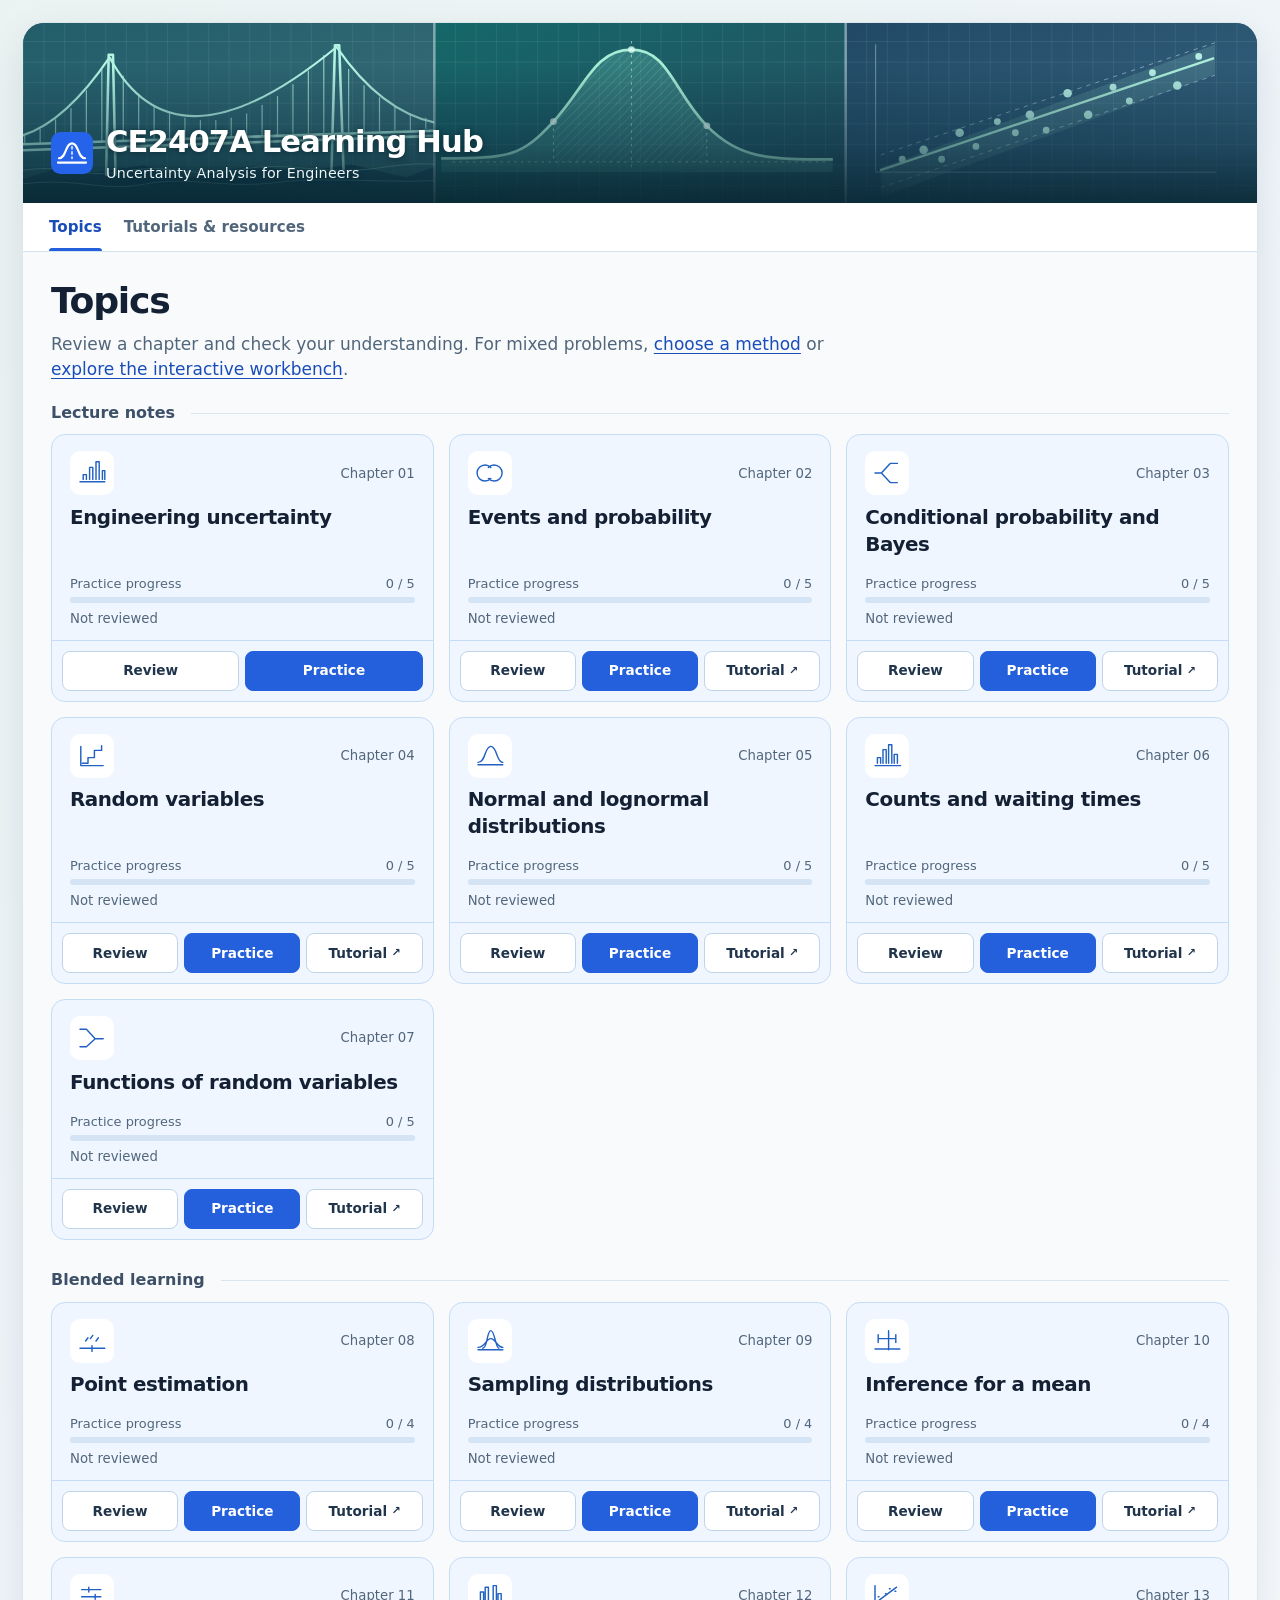
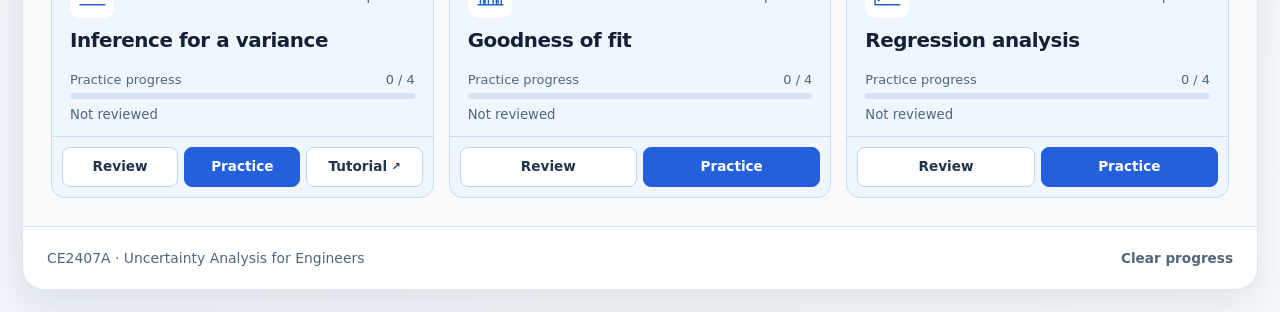
==== index.html @ 6c3f40c8 "Build the CE2407A revision hub from current lecture and blended-learning notes" ====
<!doctype html>
<html lang="en">
<head>
  <meta charset="utf-8">
  <meta name="viewport" content="width=device-width,initial-scale=1">
  <meta name="theme-color" content="#163b50">
  <meta name="description" content="Review CE2407A lecture concepts, work through examples and practise uncertainty analysis for engineers.">
  <title>CE2407A Learning Hub</title>
  <link rel="icon" href="assets/mark.svg" type="image/svg+xml">
  <link rel="stylesheet" href="styles.css">
  <script defer src="chapters-a.js"></script>
  <script defer src="chapters-b.js"></script>
  <script defer src="chapters-c.js"></script>
  <script defer src="practice-format.js"></script>
  <script defer src="resources.js"></script>
  <script defer src="assets/diagrams.js"></script>
  <script defer src="app.js"></script>
</head>
<body>
  <a href="#main" class="skip">Skip to content</a>
  <div class="shell">
    <header class="masthead">
      <a class="brand" href="#/" aria-label="CE2407A Learning Hub home">
        <img src="assets/mark.svg" alt="" width="42" height="42">
        <span><strong>CE2407A</strong> Learning Hub<small>Uncertainty Analysis for Engineers</small></span>
      </a>
    </header>
    <nav class="topnav" aria-label="Hub navigation">
      <a href="#/" id="nav-topics">Topics</a>
      <a href="#/resources" id="nav-resources">Tutorials &amp; resources</a>
    </nav>
    <p id="storage-notice" class="notice" hidden>Progress is available for this visit. Your browser could not save it on this device.</p>
    <main id="main" tabindex="-1"><noscript>Enable JavaScript to use the chapter reviews and practice sets.</noscript></main>
    <footer><span>CE2407A · Uncertainty Analysis for Engineers</span><button id="clear" class="text-action" type="button">Clear progress</button></footer>
  </div>
  <dialog id="clear-dialog" aria-labelledby="clear-title">
    <h2 id="clear-title">Clear this browser’s progress?</h2>
    <p>Your chapter review marks and practice answers will be removed from this browser.</p>
    <form method="dialog" class="actions"><button class="button" value="cancel" autofocus>Cancel</button><button class="button danger" value="confirm">Clear progress</button></form>
  </dialog>
  <dialog id="diagram-dialog" class="diagram-dialog" aria-labelledby="diagram-title">
    <div class="dialog-head"><h2 id="diagram-title">Concept diagram</h2><form method="dialog"><button class="button" autofocus>Close</button></form></div>
    <div id="diagram-view"></div>
  </dialog>
  <div id="announcement" class="sr-only" role="status" aria-live="polite"></div>
</body>
</html>
---- styles.css ----
:root {
  color-scheme: light;
  --ink:#142033; --muted:#52667b; --blue:#245fdc; --darkblue:#194dba;
  --edge:#d4e1ee; --paper:#fff; --wash:#f8fafc; --card:#eff6ff;
  --teal:#087568; --teal-wash:#e9f7f2;
  font-family:ui-sans-serif,system-ui,-apple-system,"Segoe UI",Roboto,Helvetica,Arial,sans-serif;
  color:var(--ink); font-size:17px; line-height:1.5; font-synthesis:none;
}
* {box-sizing:border-box}
body {margin:0;padding:22px;min-height:100vh;background:linear-gradient(135deg,#eaf3f2,#f0f5fb 60%,#f7fafc)}
a {color:var(--darkblue);text-underline-offset:.18em}
button,input {font:inherit}
button {cursor:pointer}
a:focus-visible,button:focus-visible,summary:focus-visible,input:focus-visible {outline:3px solid #457df2;outline-offset:3px}
h1,h2,h3,p,figure {margin:0}
h1 {font-size:clamp(1.68rem,3vw,2.13rem);line-height:1.17;letter-spacing:-.035em}
h2 {font-size:1.25rem;line-height:1.3;letter-spacing:-.018em}
h3 {font-size:1.025rem;line-height:1.35}
li+li {margin-top:.42em}
.shell {max-width:1320px;margin:auto;overflow:hidden;border:1px solid #dce7ec;border-radius:22px;background:var(--paper);box-shadow:0 16px 42px #0f172a18}
.masthead {min-height:180px;display:flex;align-items:flex-end;padding:22px 28px;background:#214e61 url("assets/masthead.svg") center/cover no-repeat;position:relative;isolation:isolate}
.masthead:before {content:"";position:absolute;inset:0;background:linear-gradient(0deg,#072631df 0%,#092c3d77 32%,transparent 76%);z-index:-1}
.brand {display:inline-flex;align-items:center;gap:13px;color:#fff;text-decoration:none;font-size:clamp(1.4rem,3vw,1.8rem);line-height:1.15;font-weight:620;letter-spacing:-.029em;text-shadow:0 1px 6px #0b2c35}
.brand small {display:block;margin-top:5px;font-size:.84rem;font-weight:500;letter-spacing:.015em;color:#eef8fa}
.brand img {flex:none}
.topnav {display:flex;gap:22px;padding:0 26px;border-bottom:1px solid var(--edge);background:white}
.topnav a {display:flex;min-height:48px;align-items:center;position:relative;text-decoration:none;color:var(--muted);font-size:.89rem;font-weight:650}
.topnav a[aria-current] {color:var(--darkblue)}
.topnav a[aria-current]:after {content:"";height:3px;background:var(--blue);position:absolute;inset:auto 0 0;border-radius:3px 3px 0 0}
main {min-height:440px;padding:28px;background:var(--wash);outline:none}
.pagehead {margin:0 0 20px}
.lede {max-width:75ch;color:var(--muted);margin:.55rem 0 0}
.group+.group {margin-top:30px}
.group-heading {display:flex;gap:16px;align-items:center;margin:0 0 11px;color:#3d5067;font-size:.94rem;font-weight:720;letter-spacing:0}
.group-heading:after {content:"";flex:1;height:1px;background:#dbe5ef}
.grid {display:grid;grid-template-columns:repeat(3,minmax(0,1fr));gap:15px}
.card {border:1px solid #c5dcf6;border-radius:14px;overflow:hidden;display:flex;flex-direction:column;min-width:0;background:var(--card)}
.card:hover {border-color:#a9c4ee;box-shadow:0 4px 14px #0f172a0f}
.card-main {display:block;flex:1;padding:16px 18px 5px;color:var(--ink);text-decoration:none}
.card-main:hover h3 {text-decoration:underline;text-underline-offset:4px}
.card-main h3 {font-size:1.17rem;margin:.55rem 0 .3rem;letter-spacing:-.022em}
.card-top,.progress-line,.review-header,.dialog-head,.practice-top,.section-top {display:flex;align-items:center;justify-content:space-between;gap:12px}
.number,.card-state,.progress-line,.minor {font-size:.78rem;color:var(--muted)}
.chapter-icon {width:44px;height:44px;border-radius:10px;background:#fff;color:#2161c4;display:inline-flex;align-items:center;justify-content:center;flex-shrink:0}
.chapter-icon svg {width:32px;height:32px}
.status-block {padding:6px 18px 11px}
.progress-line {font-size:.76rem;line-height:1.35}
progress {display:block;width:100%;height:6px;margin:5px 0 6px;background:#d5e4f4;border:none;border-radius:10px;overflow:hidden;appearance:none}
progress::-webkit-progress-bar {background:#d5e4f4;border-radius:10px}
progress::-webkit-progress-value {background:var(--blue);border-radius:10px}
progress::-moz-progress-bar {background:var(--blue);border-radius:10px}
.is-reviewed {color:var(--teal);font-weight:650}
.card-actions {display:flex;flex-wrap:wrap;gap:6px;border-top:1px solid #c5dcf6;padding:10px}
.button,.card-actions a {display:inline-flex;align-items:center;justify-content:center;text-align:center;gap:.32em;min-height:42px;border:1px solid #c1d3e7;border-radius:8px;background:#fff;color:#20354c;font-size:.86rem;font-weight:650;line-height:1.3;text-decoration:none;padding:9px 14px}
.card-actions a {flex:1;font-size:.8rem;min-height:40px;white-space:nowrap;padding:7px 10px}
.button:hover,.card-actions a:hover {background:#e9f1fc;border-color:#8eafe3}
.button.primary,.card-actions .primary {background:var(--blue);color:white;border-color:var(--blue)}
.button.primary:hover,.card-actions .primary:hover {background:var(--darkblue)}
.button.danger {background:#ab2b36;border-color:#ab2b36;color:#fff}
.button.selected {border-color:#719adc;background:#edf4ff;color:var(--darkblue)}
.ext {font-size:.8em}
.back,.text-action {background:none;border:none;padding:0;color:var(--darkblue);font-weight:650;font-size:.88rem;text-decoration:none}
.back {display:inline-flex;align-items:center;min-height:36px;margin:-6px 0 12px}
.back:hover,.text-action:hover {text-decoration:underline}
.actions {display:flex;flex-wrap:wrap;gap:8px;align-items:center}
.review-header {align-items:flex-start;flex-wrap:wrap;margin-bottom:20px}
.topic-title {display:flex;align-items:center;gap:14px}
.topic-title .chapter-icon {width:50px;height:50px;background:#e6efff}
.topic-title .chapter-icon svg {width:38px;height:38px}
.layout {display:grid;grid-template-columns:minmax(0,1fr) minmax(200px,250px);gap:18px;align-items:start}
.stack {display:grid;gap:14px;min-width:0}
.panel,.disclose,.aside-box {background:#fff;border:1px solid var(--edge);border-radius:13px}
.panel,.aside-box {padding:19px 21px}
.panel>p,.panel>ul,.panel>ol {margin-top:.65rem}
.section-top {margin-bottom:14px}
.chart-wrap {background:#f2f8fa;border:1px solid #d5e7e8;border-radius:10px;padding:10px}
.chart-wrap svg {display:block;width:100%;height:auto}
.chart-wrap figcaption {font-size:.83rem;color:#384f5c;margin:7px 3px 1px}
.concept-layout {display:grid;grid-template-columns:minmax(0,.95fr) minmax(0,1.2fr);gap:14px;align-items:start}
.ideas {display:grid;gap:9px}
.idea {padding:10px 13px;border:1px solid #dce6ef;border-radius:9px;background:#f8fafc;overflow-wrap:anywhere}
.idea p,.example-text,.disclose p,.disclose li,.panel li {font-size:.94rem}
.idea p {margin-top:4px}
.formula {display:block;color:#183c68;font-family:"Cambria Math",Cambria,Georgia,serif;font-size:1.1rem;margin:5px 0;font-weight:600}
.disclose {padding:0 19px}
summary {cursor:pointer}
.disclose>summary {min-height:51px;display:flex;align-items:center;justify-content:space-between;gap:14px;font-weight:700;list-style:none}
.disclose>summary::after {content:"+";font-size:1.2rem;color:var(--darkblue)}
.disclose[open]>summary::after {content:"−"}
summary::-webkit-details-marker {display:none}
.disclose>div {padding:.1rem 0 1rem}
.disclose ul,.disclose ol {margin:.2rem 0;padding-left:1.4rem}
.reveal {margin-top:12px}
.reveal>summary {color:var(--darkblue);font-weight:650;font-size:.88rem}
.reveal[open]>p {margin-top:6px}
.aside-box {display:grid;gap:11px;font-size:.92rem}
.aside-box .button {width:100%}
.links {display:grid;gap:9px}
.links a {font-weight:600}
.resource-grid {display:grid;grid-template-columns:repeat(2,minmax(0,1fr));gap:14px}
.resource {display:block;padding:16px 18px;background:white;border:1px solid var(--edge);border-radius:11px;text-decoration:none}
.resource:hover {border-color:#94b3de}
.resource span {display:block;margin-top:4px;color:var(--muted);font-size:.9rem}
.practice {max-width:850px;margin:0 auto}
.practice-top {margin:0 0 10px}
.practice-top .back {margin:0}
.segments {display:flex;gap:6px;margin:0 0 15px}
.segments>span {height:6px;flex:1;border-radius:5px;background:#dfe8f1}
.segments .current {background:#80a4e8}.segments .right {background:#20937b}.segments .wrong {background:#cb704d}
.practice .panel {padding:clamp(18px,3.2vw,34px)}
.question {margin:.55rem 0 1rem;font-size:clamp(1.25rem,2.4vw,1.67rem);line-height:1.34}
.choices {display:grid;gap:9px;border:0;margin:0 0 16px;padding:0}
.choice {display:flex;align-items:baseline;gap:12px;position:relative;padding:13px 14px;border:1px solid #ccdbe9;border-radius:9px;cursor:pointer;line-height:1.45}
.choice:has(input:checked) {border-color:#5a88da;background:#edf4ff}
.choice input {width:17px;height:17px;flex:none;accent-color:var(--blue)}
.choice:has(input:disabled) {cursor:default}
.choice.solution {border-color:#7eb5a4;background:#edf8f3}
.feedback {margin:15px 0;padding:15px 17px;border-radius:9px;background:#edf8f4;border-left:4px solid #308e75}
.feedback.incorrect {background:#fff5e9;border-color:#b9772e}
.feedback p {margin-top:6px}
.error {color:#9e252f;font-weight:650}
.error:not(:empty) {margin:0 0 9px}
.numeric-label {display:block;font-weight:650;margin-bottom:6px}
.numeric-row {display:flex;align-items:center;gap:12px}
.numeric-row input {padding:10px 12px;width:min(230px,70%);border:1px solid #b7cadc;border-radius:8px}
.numeric-help {margin:6px 0 14px}
.hint-box {margin:0 0 15px;padding:9px 13px;background:#f2f6fd;border:1px solid var(--edge);border-radius:8px;font-size:.9rem}
.hint-box summary {color:var(--darkblue);font-weight:650}
.hint-box p {margin-top:6px}
.score {font-size:2.3rem;font-weight:750;letter-spacing:-.06em;margin:8px 0;color:var(--darkblue)}
.score span {font-size:1rem;color:var(--muted);font-weight:550;letter-spacing:0}
.results {margin-top:18px}
footer {display:flex;align-items:center;justify-content:space-between;flex-wrap:wrap;gap:6px 16px;padding:10px 24px;border-top:1px solid var(--edge);color:var(--muted);font-size:.82rem}
footer .text-action {min-height:42px;color:var(--muted);font-size:.8rem}
.notice {padding:10px 24px;color:#755420;background:#fff6d9;font-size:.86rem}
dialog {background:white;color:var(--ink);border:1px solid var(--edge);border-radius:13px;padding:22px;width:min(450px,calc(100% - 28px));box-shadow:0 16px 48px #14203333}
dialog::backdrop {background:#15243788}
dialog>p {margin:12px 0 18px}
dialog .actions {justify-content:flex-end}
.diagram-dialog {width:min(760px,calc(100% - 22px))}
.dialog-head {margin-bottom:12px}
.sr-only,.skip:not(:focus) {position:absolute;width:1px;height:1px;overflow:hidden;clip-path:inset(50%);white-space:nowrap}
.skip:focus {position:fixed;top:10px;left:12px;background:white;padding:10px;z-index:10}
@media (max-width:1000px) {.grid{grid-template-columns:repeat(2,minmax(0,1fr))}.layout{grid-template-columns:minmax(0,1fr) 190px}.concept-layout{grid-template-columns:1fr}}
@media (max-width:760px) {body{padding:10px}.shell{border-radius:15px}.masthead{min-height:143px;padding:18px}.topnav{padding:0 18px}main{padding:19px 16px}.layout{grid-template-columns:1fr}.concept-layout{grid-template-columns:1fr}.resource-grid{grid-template-columns:1fr}.panel,.aside-box{padding:15px}.review-header{gap:14px}.pagehead{margin-bottom:16px}footer{padding:8px 16px}}
@media (max-width:500px) {body{padding:0}.shell{border-width:0;border-radius:0}.masthead{min-height:128px;background-size:auto 135px}.grid{grid-template-columns:1fr;gap:12px}.group+.group{margin-top:24px}.card-main{padding:14px 16px 5px}.brand img{width:35px;height:35px}.brand small{font-size:.73rem}.practice-top{gap:4px}.actions .button{min-height:44px}.card-actions a{min-height:44px}footer{font-size:.76rem}}
@media print {body{background:white;padding:0}.shell{box-shadow:none;border:0}.masthead{min-height:0;padding:8px;background:#fff}.brand,.brand small{color:#142033;text-shadow:none}.topnav,footer,.text-action,.actions,.back,.topic-title .chapter-icon{display:none}.layout,.concept-layout{display:block}.aside-box{display:none}main{padding:0;background:white}.panel,.idea{break-inside:avoid}}
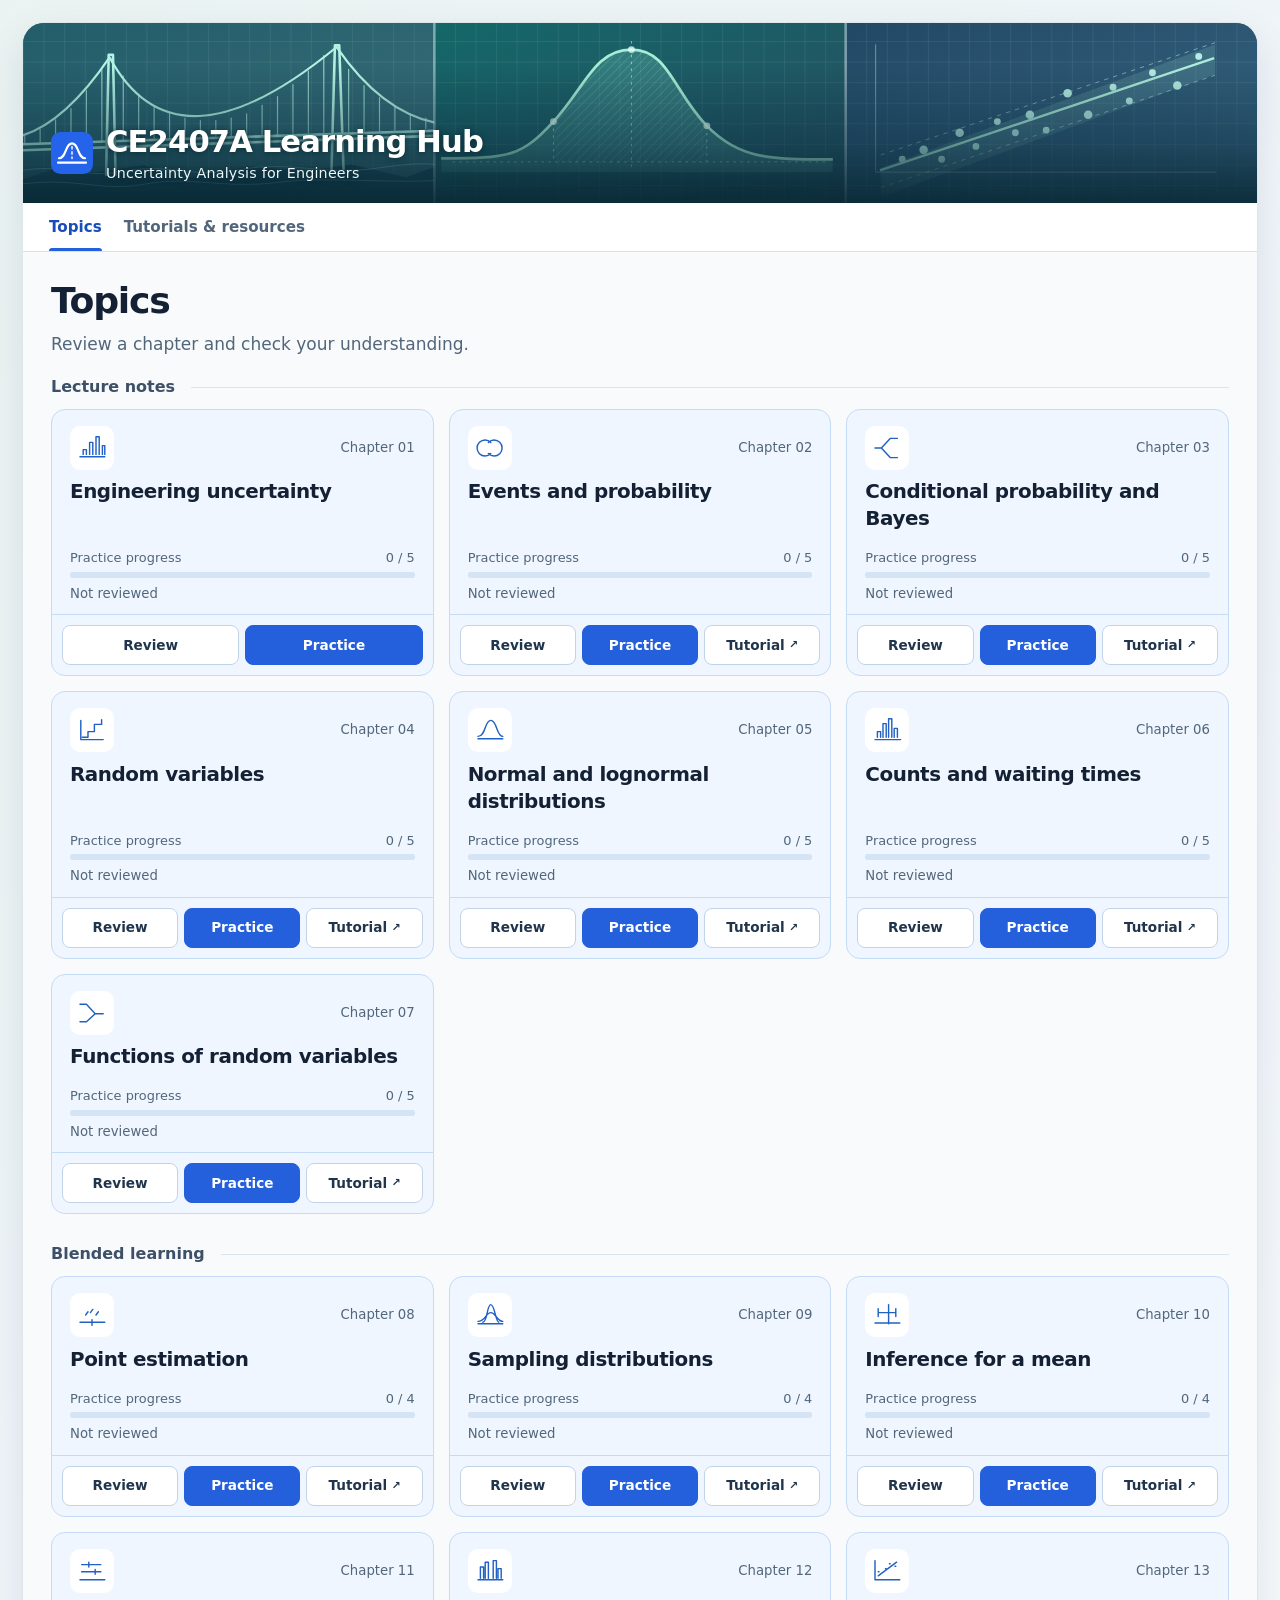
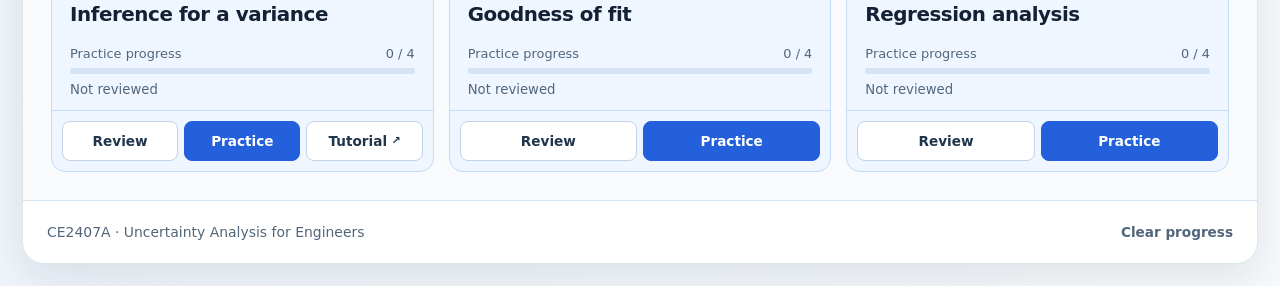
==== commit a4d53786: "Refresh cached hub navigation and resources for returning students" ====
--- a/index.html
+++ b/index.html
@@ -12,9 +12,9 @@
   <script defer src="chapters-b.js"></script>
   <script defer src="chapters-c.js"></script>
   <script defer src="practice-format.js"></script>
-  <script defer src="resources.js"></script>
+  <script defer src="resources.js?v=2de735c"></script>
   <script defer src="assets/diagrams.js"></script>
-  <script defer src="app.js"></script>
+  <script defer src="app.js?v=2de735c"></script>
 </head>
 <body>
   <a href="#main" class="skip">Skip to content</a>
@@ -40,7 +40,7 @@
   </dialog>
   <dialog id="diagram-dialog" class="diagram-dialog" aria-labelledby="diagram-title">
     <div class="dialog-head"><h2 id="diagram-title">Concept diagram</h2><form method="dialog"><button class="button" autofocus>Close</button></form></div>
-    <div id="diagram-view"></div>
+    <div id="diagram-view" tabindex="0" role="region" aria-label="Enlarged diagram. Scroll horizontally on small screens."></div>
   </dialog>
   <div id="announcement" class="sr-only" role="status" aria-live="polite"></div>
 </body>
--- a/styles.css
+++ b/styles.css
@@ -139,6 +139,9 @@
 dialog .actions {justify-content:flex-end}
 .diagram-dialog {width:min(760px,calc(100% - 22px))}
 .dialog-head {margin-bottom:12px}
+#diagram-view {overflow:auto}
+#diagram-view .chart-wrap svg {min-width:500px}
+#diagram-view:focus-visible {outline:3px solid #457df2;outline-offset:2px}
 .sr-only,.skip:not(:focus) {position:absolute;width:1px;height:1px;overflow:hidden;clip-path:inset(50%);white-space:nowrap}
 .skip:focus {position:fixed;top:10px;left:12px;background:white;padding:10px;z-index:10}
 @media (max-width:1000px) {.grid{grid-template-columns:repeat(2,minmax(0,1fr))}.layout{grid-template-columns:minmax(0,1fr) 190px}.concept-layout{grid-template-columns:1fr}}
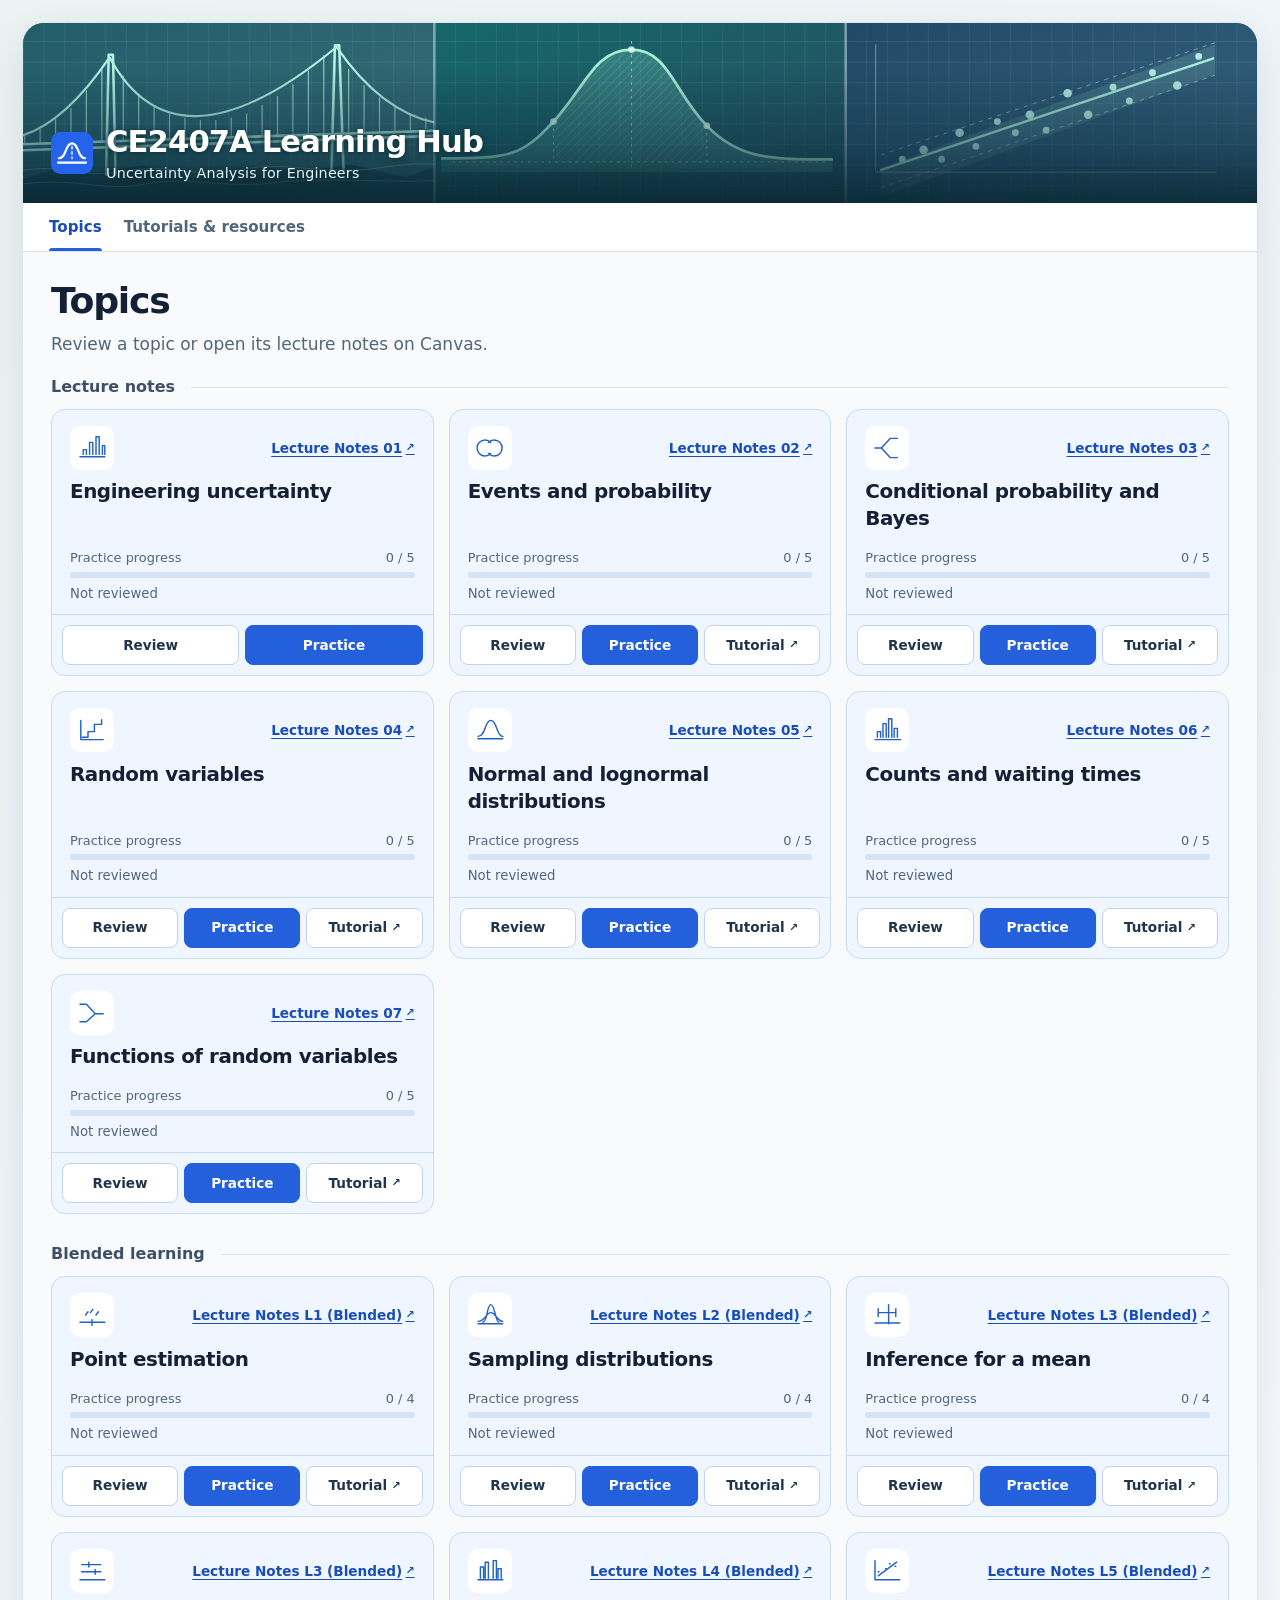
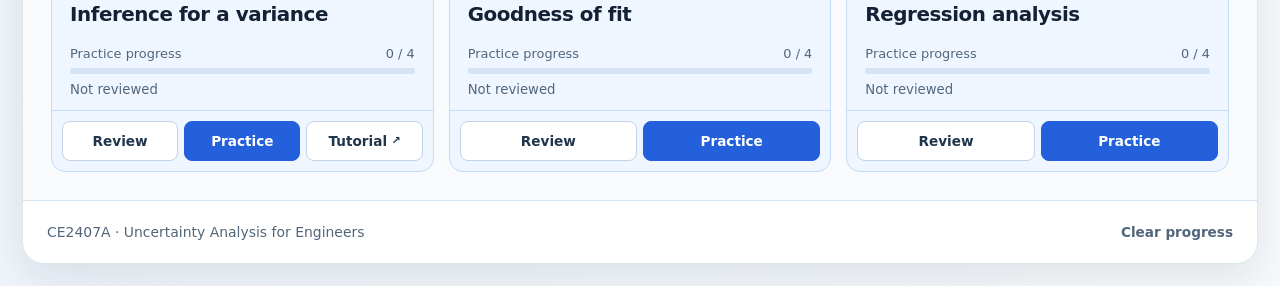
==== commit a5062d6a: "Link topic badges to the corresponding Canvas lecture notes" ====
--- a/index.html
+++ b/index.html
@@ -7,14 +7,14 @@
   <meta name="description" content="Review CE2407A lecture concepts, work through examples and practise uncertainty analysis for engineers.">
   <title>CE2407A Learning Hub</title>
   <link rel="icon" href="assets/mark.svg" type="image/svg+xml">
-  <link rel="stylesheet" href="styles.css">
-  <script defer src="chapters-a.js"></script>
-  <script defer src="chapters-b.js"></script>
-  <script defer src="chapters-c.js"></script>
+  <link rel="stylesheet" href="styles.css?v=lecture-notes-1">
+  <script defer src="chapters-a.js?v=lecture-notes-1"></script>
+  <script defer src="chapters-b.js?v=lecture-notes-1"></script>
+  <script defer src="chapters-c.js?v=lecture-notes-1"></script>
   <script defer src="practice-format.js"></script>
   <script defer src="resources.js?v=2de735c"></script>
   <script defer src="assets/diagrams.js"></script>
-  <script defer src="app.js?v=2de735c"></script>
+  <script defer src="app.js?v=lecture-notes-1"></script>
 </head>
 <body>
   <a href="#main" class="skip">Skip to content</a>
@@ -30,12 +30,12 @@
       <a href="#/resources" id="nav-resources">Tutorials &amp; resources</a>
     </nav>
     <p id="storage-notice" class="notice" hidden>Progress is available for this visit. Your browser could not save it on this device.</p>
-    <main id="main" tabindex="-1"><noscript>Enable JavaScript to use the chapter reviews and practice sets.</noscript></main>
+    <main id="main" tabindex="-1"><noscript>Enable JavaScript to use the topic reviews and practice sets.</noscript></main>
     <footer><span>CE2407A · Uncertainty Analysis for Engineers</span><button id="clear" class="text-action" type="button">Clear progress</button></footer>
   </div>
   <dialog id="clear-dialog" aria-labelledby="clear-title">
     <h2 id="clear-title">Clear this browser’s progress?</h2>
-    <p>Your chapter review marks and practice answers will be removed from this browser.</p>
+    <p>Your topic review marks and practice answers will be removed from this browser.</p>
     <form method="dialog" class="actions"><button class="button" value="cancel" autofocus>Cancel</button><button class="button danger" value="confirm">Clear progress</button></form>
   </dialog>
   <dialog id="diagram-dialog" class="diagram-dialog" aria-labelledby="diagram-title">
--- a/styles.css
+++ b/styles.css
@@ -37,10 +37,12 @@
 .card {border:1px solid #c5dcf6;border-radius:14px;overflow:hidden;display:flex;flex-direction:column;min-width:0;background:var(--card)}
 .card:hover {border-color:#a9c4ee;box-shadow:0 4px 14px #0f172a0f}
 .card-main {display:block;flex:1;padding:16px 18px 5px;color:var(--ink);text-decoration:none}
-.card-main:hover h3 {text-decoration:underline;text-underline-offset:4px}
+.card-main h3 a {color:var(--ink);text-decoration:none}
+.card-main h3 a:hover {text-decoration:underline;text-underline-offset:4px}
 .card-main h3 {font-size:1.17rem;margin:.55rem 0 .3rem;letter-spacing:-.022em}
 .card-top,.progress-line,.review-header,.dialog-head,.practice-top,.section-top {display:flex;align-items:center;justify-content:space-between;gap:12px}
-.number,.card-state,.progress-line,.minor {font-size:.78rem;color:var(--muted)}
+.note-link {display:inline-flex;align-items:center;gap:.25em;min-height:32px;color:var(--darkblue);font-size:.8rem;font-weight:600;text-underline-offset:.2em}
+.card-state,.progress-line,.minor {font-size:.78rem;color:var(--muted)}
 .chapter-icon {width:44px;height:44px;border-radius:10px;background:#fff;color:#2161c4;display:inline-flex;align-items:center;justify-content:center;flex-shrink:0}
 .chapter-icon svg {width:32px;height:32px}
 .status-block {padding:6px 18px 11px}
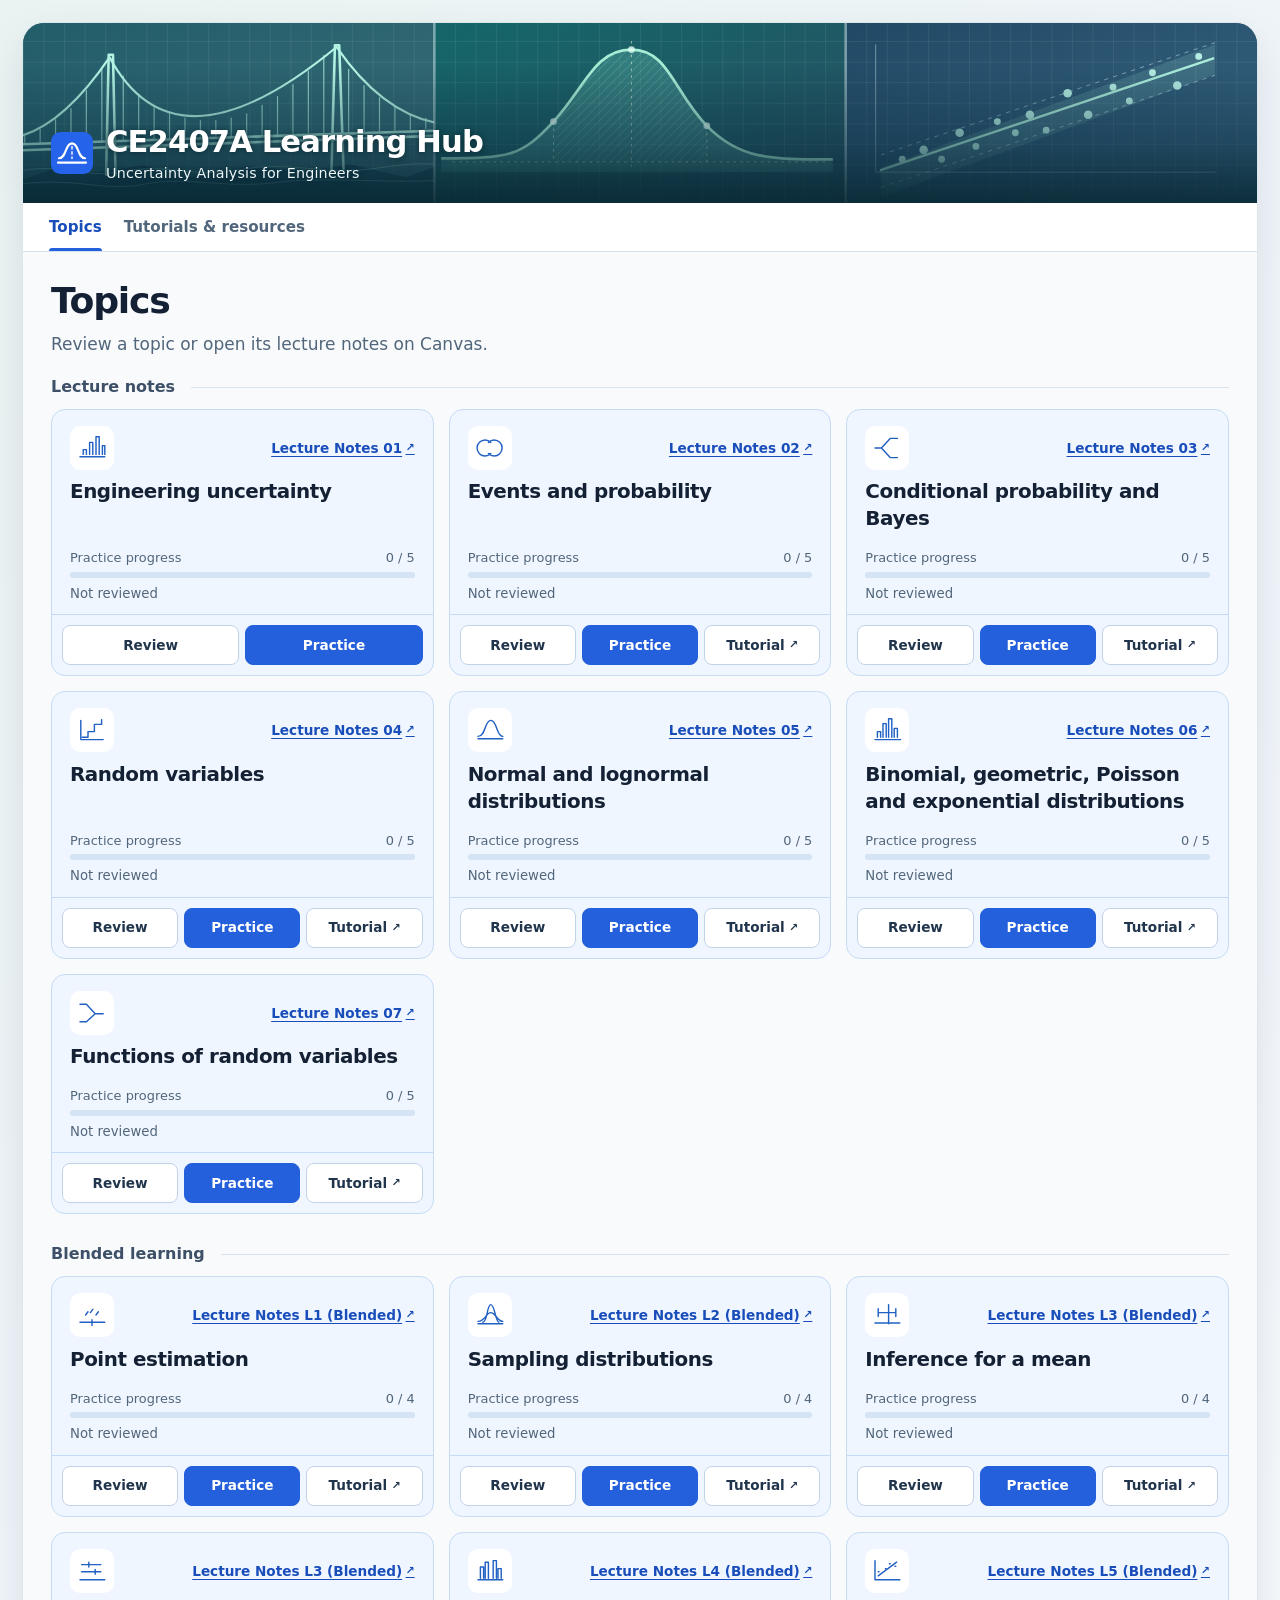
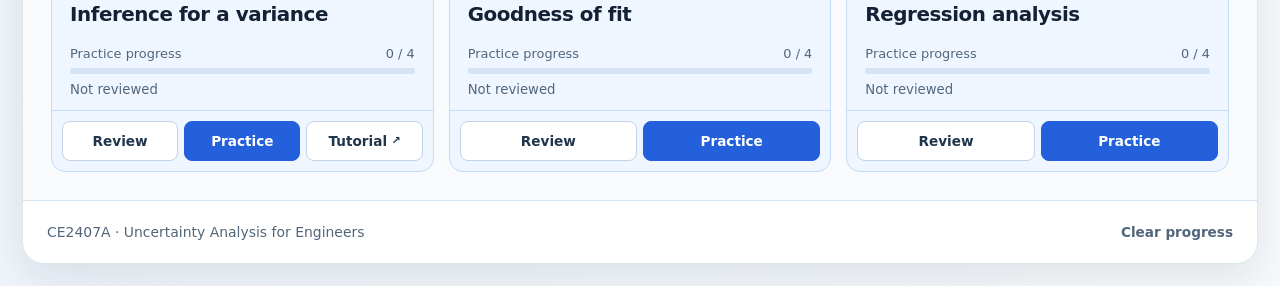
==== commit 5ac0ee48: "Name topic 6 for its four distributions and illustrate spatial applications" ====
--- a/index.html
+++ b/index.html
@@ -9,7 +9,7 @@
   <link rel="icon" href="assets/mark.svg" type="image/svg+xml">
   <link rel="stylesheet" href="styles.css?v=lecture-notes-1">
   <script defer src="chapters-a.js?v=lecture-notes-1"></script>
-  <script defer src="chapters-b.js?v=lecture-notes-1"></script>
+  <script defer src="chapters-b.js?v=distribution-models-1"></script>
   <script defer src="chapters-c.js?v=lecture-notes-1"></script>
   <script defer src="practice-format.js"></script>
   <script defer src="resources.js?v=2de735c"></script>
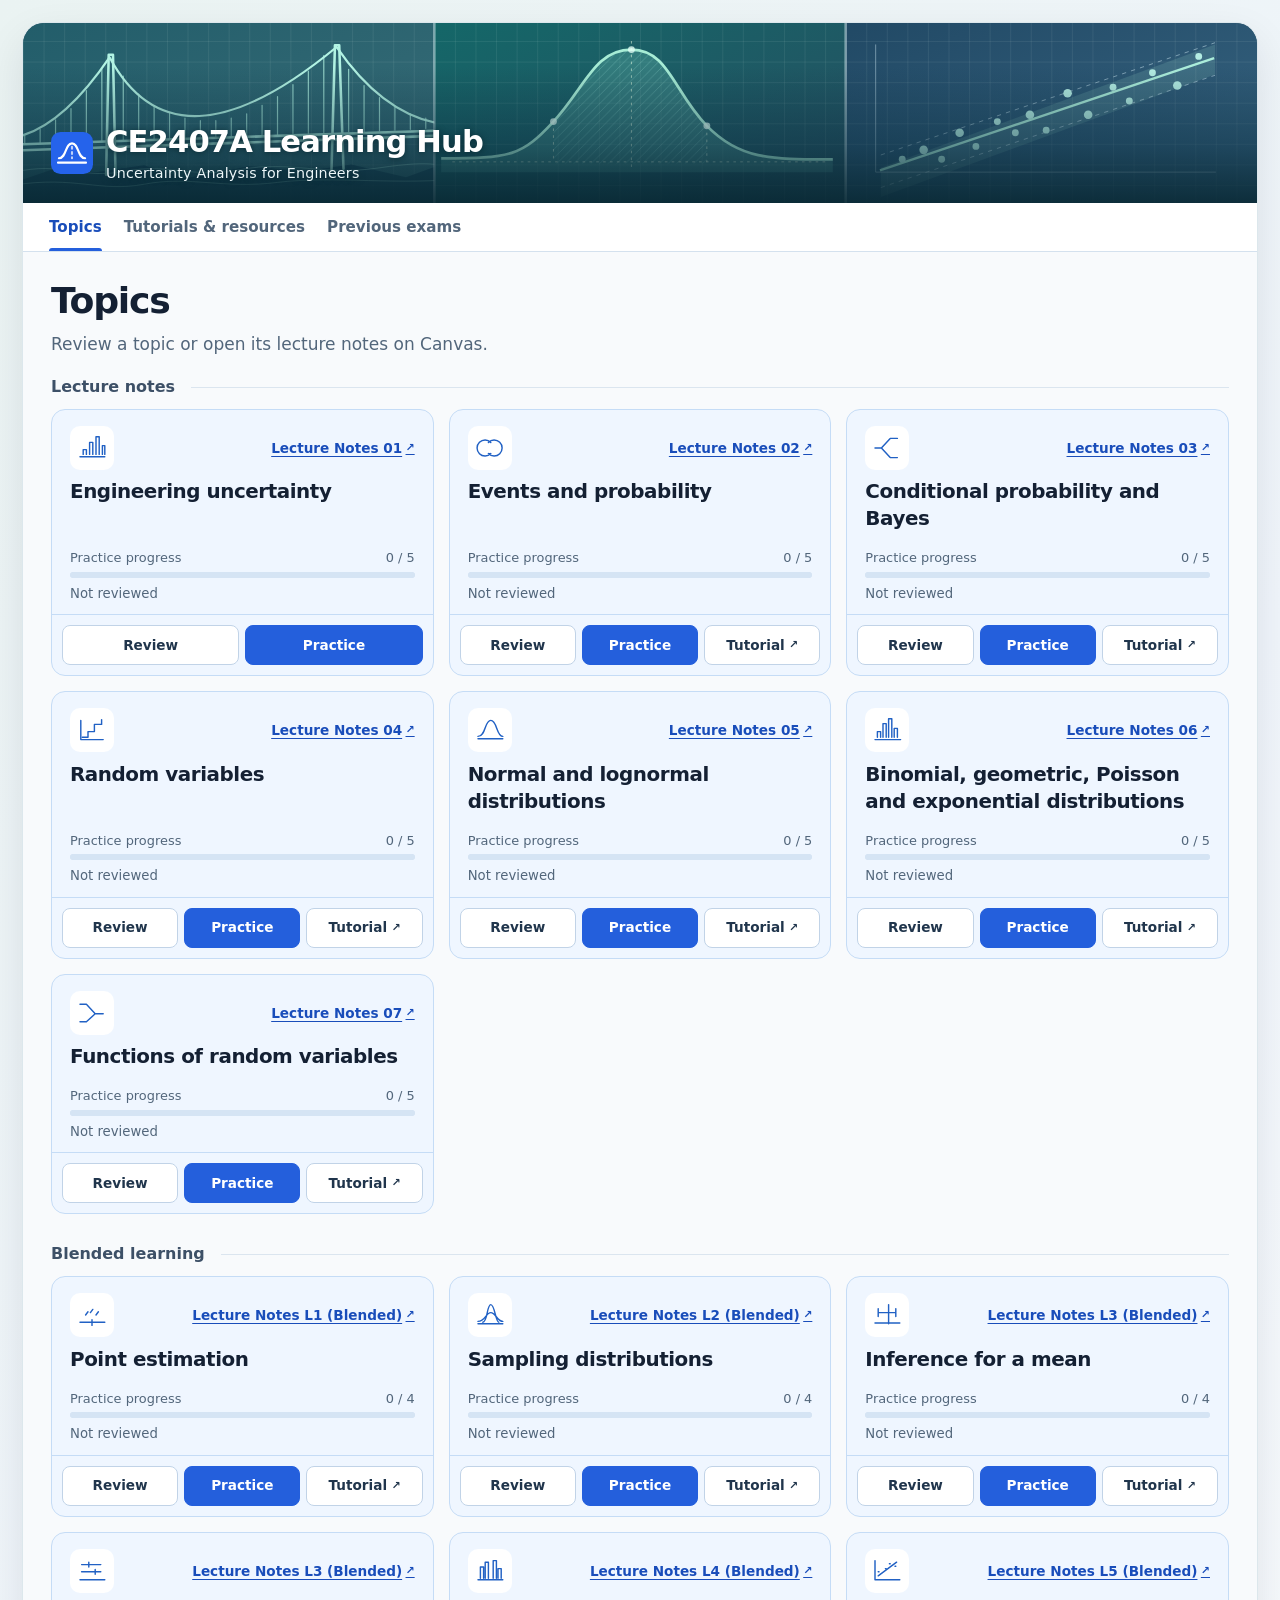
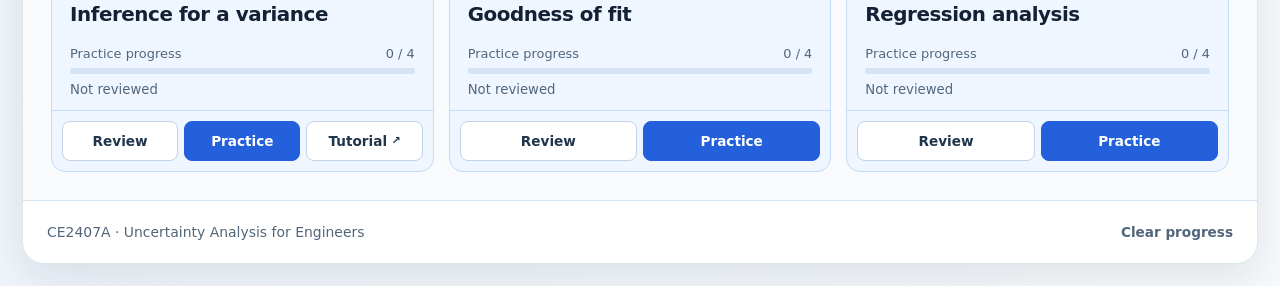
==== commit 2b069b77: "Add previous exam workbooks with course-only Canvas practice links" ====
--- a/index.html
+++ b/index.html
@@ -7,14 +7,16 @@
   <meta name="description" content="Review CE2407A lecture concepts, work through examples and practise uncertainty analysis for engineers.">
   <title>CE2407A Learning Hub</title>
   <link rel="icon" href="assets/mark.svg" type="image/svg+xml">
-  <link rel="stylesheet" href="styles.css?v=lecture-notes-1">
+  <link rel="stylesheet" href="styles.css?v=exams-nav">
+  <link rel="stylesheet" href="exam-workbook.css">
   <script defer src="chapters-a.js?v=lecture-notes-1"></script>
   <script defer src="chapters-b.js?v=distribution-models-1"></script>
   <script defer src="chapters-c.js?v=lecture-notes-1"></script>
   <script defer src="practice-format.js"></script>
-  <script defer src="resources.js?v=2de735c"></script>
+  <script defer src="resources.js?v=exam-pack-1"></script>
   <script defer src="assets/diagrams.js"></script>
-  <script defer src="app.js?v=lecture-notes-1"></script>
+  <script defer src="exam-workbook.js"></script>
+  <script defer src="app.js?v=exams-nav"></script>
 </head>
 <body>
   <a href="#main" class="skip">Skip to content</a>
@@ -28,6 +30,7 @@
     <nav class="topnav" aria-label="Hub navigation">
       <a href="#/" id="nav-topics">Topics</a>
       <a href="#/resources" id="nav-resources">Tutorials &amp; resources</a>
+      <a href="#/exams" id="nav-exams">Previous exams</a>
     </nav>
     <p id="storage-notice" class="notice" hidden>Progress is available for this visit. Your browser could not save it on this device.</p>
     <main id="main" tabindex="-1"><noscript>Enable JavaScript to use the topic reviews and practice sets.</noscript></main>
@@ -35,7 +38,7 @@
   </div>
   <dialog id="clear-dialog" aria-labelledby="clear-title">
     <h2 id="clear-title">Clear this browser’s progress?</h2>
-    <p>Your topic review marks and practice answers will be removed from this browser.</p>
+    <p>Your topic progress, exam notes, imported practice pack and answers will be removed from this browser.</p>
     <form method="dialog" class="actions"><button class="button" value="cancel" autofocus>Cancel</button><button class="button danger" value="confirm">Clear progress</button></form>
   </dialog>
   <dialog id="diagram-dialog" class="diagram-dialog" aria-labelledby="diagram-title">
--- a/styles.css
+++ b/styles.css
@@ -24,6 +24,7 @@
 .brand small {display:block;margin-top:5px;font-size:.84rem;font-weight:500;letter-spacing:.015em;color:#eef8fa}
 .brand img {flex:none}
 .topnav {display:flex;gap:22px;padding:0 26px;border-bottom:1px solid var(--edge);background:white}
+@media(max-width:520px){.topnav{flex-wrap:wrap;column-gap:14px;row-gap:0;padding:0 12px}.topnav a{font-size:.82rem}}
 .topnav a {display:flex;min-height:48px;align-items:center;position:relative;text-decoration:none;color:var(--muted);font-size:.89rem;font-weight:650}
 .topnav a[aria-current] {color:var(--darkblue)}
 .topnav a[aria-current]:after {content:"";height:3px;background:var(--blue);position:absolute;inset:auto 0 0;border-radius:3px 3px 0 0}
--- a/exam-workbook.css
+++ b/exam-workbook.css
@@ -0,0 +1,61 @@
+#exam-workbook {max-width:1080px;margin:auto}
+#exam-workbook h1,#exam-workbook h2,#exam-workbook h3 {overflow-wrap:anywhere}
+.wb-grid {display:grid;grid-template-columns:repeat(2,minmax(0,1fr));gap:15px}
+.wb-card,.wb-notes,.wb-part,.wb-data,.wb-import,.wb-solution,.wb-question-list li {border:1px solid var(--edge);border-radius:13px;background:white}
+.wb-card {display:grid;align-content:start;justify-items:start;gap:10px;padding:20px;background:var(--card)}
+.wb-card h2 a {color:var(--ink);text-decoration:none}
+.wb-card h2 a:hover,.wb-question-list a:hover {text-decoration:underline}
+.wb-meta,.wb-muted,.wb-caption,.wb-unit {color:var(--muted);font-size:.88rem}
+.wb-meta {margin:.25rem 0}
+.wb-sources {display:flex;align-items:baseline;gap:6px 18px;flex-wrap:wrap;font-size:.9rem;font-weight:600}
+.wb-card .wb-progress {width:100%;margin:0}
+.wb-progress {max-width:470px;margin:12px 0 20px}
+.wb-progress span {font-size:.83rem;color:var(--muted)}
+.wb-caption {margin-top:1rem}
+.wb-import,.wb-solution,.wb-data {padding:12px 18px;margin:16px 0}
+#exam-workbook summary {display:list-item;padding:3px 0;cursor:pointer;color:var(--darkblue);font-weight:650}
+#exam-workbook summary::-webkit-details-marker {display:inline-block}
+.wb-import summary span {font-weight:400;color:var(--muted)}
+.wb-import p,.wb-solution p,.wb-data dl,.wb-import label {display:block;margin:.5rem 0;font-size:.93rem}
+.wb-import input[type=file] {display:block;max-width:100%;margin-top:7px}
+.wb-import p:empty {display:none}
+.wb-question-list {list-style:none;padding:0;margin:12px 0;display:grid;gap:8px}
+.wb-question-list li {margin:0}
+.wb-question-list a {display:flex;align-items:baseline;gap:10px;padding:13px 16px;text-decoration:none;font-weight:650}
+.wb-question-list small {margin-left:auto;color:var(--muted);text-align:right}
+.wb-qnav,.wb-sequence,.wb-marks {display:flex;flex-wrap:wrap;align-items:center;gap:8px}
+.wb-qnav {margin:14px 0}
+.wb-qnav a {padding:6px 12px;border-radius:7px;background:white;border:1px solid var(--edge);font-weight:650;text-decoration:none}
+.wb-qnav a[aria-current=page] {background:var(--darkblue);border-color:var(--darkblue);color:white}
+.wb-guide,.wb-setup {margin:13px 0;max-width:78ch}
+.wb-notes,.wb-part {padding:16px 19px;margin:13px 0}
+.wb-notes>label {display:block;margin:9px 0 4px;font-weight:600}
+.wb-notes textarea,.wb-fields input {width:100%;border:1px solid #99aabe;border-radius:7px;padding:8px 10px;font:inherit;color:var(--ink);background:white}
+.wb-notes textarea {resize:vertical;min-height:100px}
+.wb-notes textarea:focus-visible,.wb-fields input:focus-visible {outline:3px solid var(--blue);outline-offset:2px}
+.wb-marks {margin-top:12px;gap:10px 24px}
+.wb-marks label {display:inline-flex;gap:7px;align-items:center;cursor:pointer;font-size:.9rem}
+.wb-marks input {width:17px;height:17px;accent-color:var(--blue)}
+.wb-sequence {margin-top:16px;justify-content:space-between}
+.wb-sequence a:only-child {margin-left:auto}
+.wb-setup,.wb-data dd,.wb-part>p,.wb-working li {white-space:pre-line;overflow-wrap:anywhere}
+.wb-data dl {display:grid;gap:8px}
+.wb-data dl>div {display:grid;grid-template-columns:minmax(8rem,1fr) minmax(0,2fr);gap:10px;border-top:1px solid var(--edge);padding:7px 0}
+.wb-data dt {font-weight:650}
+.wb-data dd {margin:0}
+.wb-fields {display:grid;grid-template-columns:repeat(auto-fit,minmax(min(100%,210px),1fr));gap:10px;margin:12px 0}
+.wb-fields label {min-width:0;font-weight:600;font-size:.91rem}
+.wb-fields input {display:block;min-height:42px;margin:4px 0}
+.wb-fields small {display:block;font-weight:400}
+.wb-unit {font-weight:400}
+.wb-verdict {display:block;font-weight:650}
+.wb-verdict.right {color:#06644d}
+.wb-verdict.retry {color:#a23f19}
+.wb-working,.wb-hint,.wb-part>p {margin-top:.6rem}
+.wb-working {background:#eff5fb;border-radius:7px;padding:8px 12px}
+.wb-working ol {padding:0 0 0 1.35rem;margin:.5rem 0}
+@media(max-width:620px) {
+  .wb-grid,.wb-fields {grid-template-columns:1fr}
+  .wb-card,.wb-notes,.wb-part {padding:15px}
+  .wb-data dl>div {grid-template-columns:1fr;gap:3px}
+}
